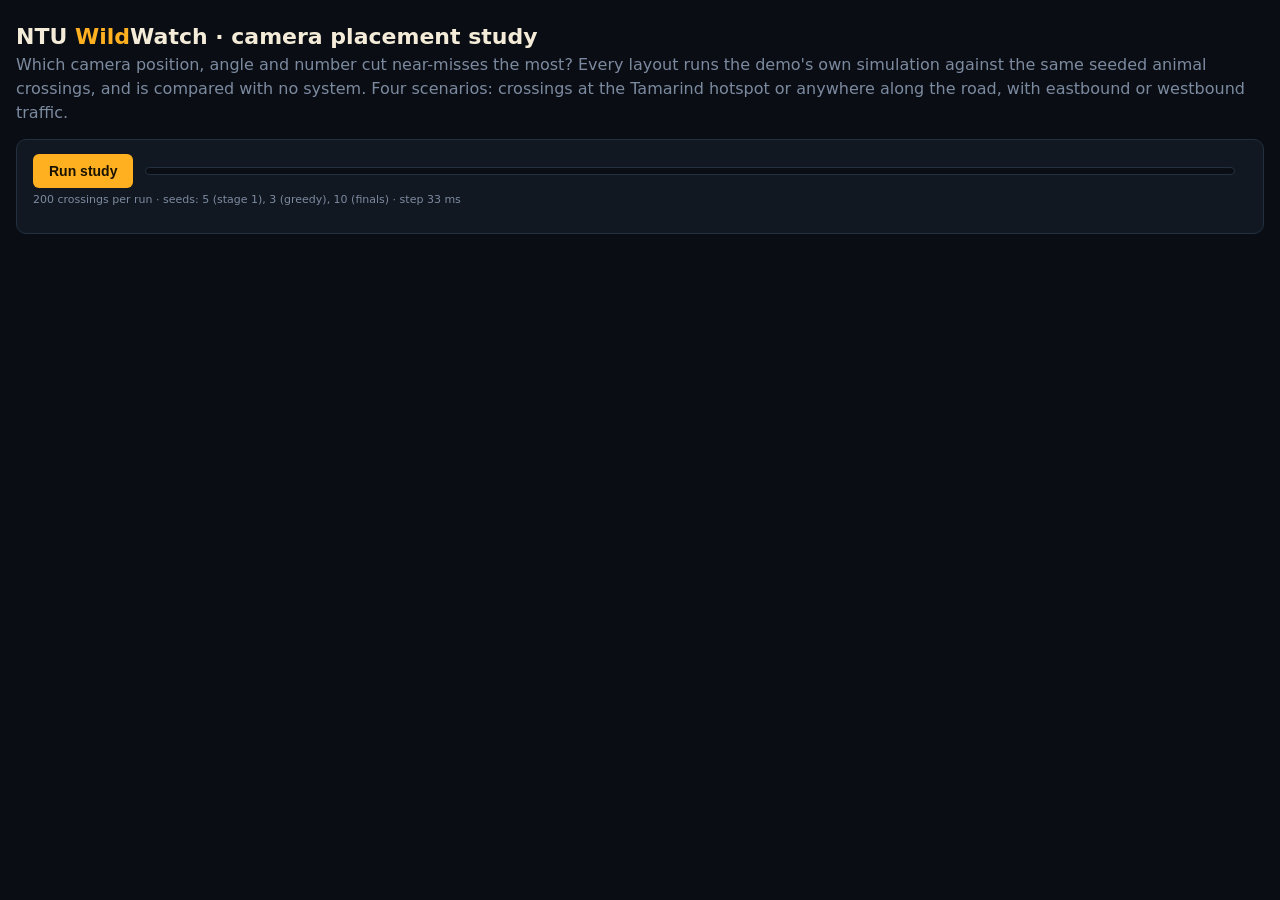
==== research/index.html @ 8401ea77 "Camera placement study (research/) Adds research/index.html: runs the sim modules headlessly for ~3," ====
<!DOCTYPE html>
<html lang="en">
<head>
  <meta charset="UTF-8" />
  <meta name="viewport" content="width=device-width, initial-scale=1.0" />
  <title>Camera Placement Study</title>
  <link rel="icon" href="data:image/svg+xml,%3Csvg xmlns='http://www.w3.org/2000/svg' viewBox='0 0 32 32'%3E%3Crect width='32' height='32' rx='6' fill='%230a0e14'/%3E%3Ccircle cx='16' cy='16' r='7' fill='%23ffb020'/%3E%3C/svg%3E" />
  <style>
    :root { --bg: #0a0e14; --panel: #121821; --border: #223042; --text: #cfd8e3; --muted: #7c8aa0; --amber: #ffb020; --ok: #46d17f; }
    * { box-sizing: border-box; }
    body { margin: 0; background: var(--bg); color: var(--text); font-family: system-ui, -apple-system, "Segoe UI", Roboto, sans-serif; }
    main { max-width: 1400px; margin: 0 auto; padding: 24px 16px 60px; }
    h1 { margin: 0 0 4px; font-size: 22px; color: #f4ecd8; }
    h1 span { color: var(--amber); }
    h2 { margin: 30px 0 4px; font-size: 16px; }
    p { margin: 4px 0 10px; line-height: 1.5; }
    .muted { color: var(--muted); }
    .small { font-size: 11px; }
    .panel { background: var(--panel); border: 1px solid var(--border); border-radius: 10px; padding: 14px 16px; margin-top: 14px; }
    button { background: var(--amber); color: #1a1200; border: 0; border-radius: 6px; padding: 9px 16px; font-weight: 700; font-size: 14px; cursor: pointer; }
    button:disabled { opacity: 0.5; cursor: wait; }
    button.ghost { background: transparent; color: var(--text); border: 1px solid var(--border); font-weight: 500; }
    .row { display: flex; align-items: center; gap: 12px; flex-wrap: wrap; }
    #progress { flex: 1 1 260px; height: 8px; background: var(--bg); border: 1px solid var(--border); border-radius: 5px; overflow: hidden; }
    #progress span { display: block; height: 100%; width: 0; background: var(--amber); }
    .tbox { overflow-x: auto; border: 1px solid var(--border); border-radius: 8px; margin-top: 8px; }
    table { border-collapse: collapse; width: 100%; font-size: 12px; font-variant-numeric: tabular-nums; }
    th { position: sticky; top: 0; background: var(--panel); text-align: left; font-size: 11px; color: var(--muted); padding: 7px 9px; border-bottom: 1px solid var(--border); white-space: nowrap; }
    table.sortable th { cursor: pointer; }
    td { padding: 6px 9px; border-bottom: 1px solid rgba(34,48,66,0.6); white-space: nowrap; }
    td.strong { color: var(--ok); font-weight: 700; }
    .layouts { display: grid; grid-template-columns: repeat(auto-fit, minmax(300px, 1fr)); gap: 12px; margin-top: 8px; }
    .lcard { background: var(--panel); border: 1px solid var(--border); border-radius: 10px; padding: 10px; font-size: 13px; display: flex; flex-direction: column; gap: 6px; }
    .lcard canvas { width: 100%; border-radius: 6px; }
    .bar { height: 7px; background: var(--bg); border-radius: 4px; overflow: hidden; }
    .bar span { display: block; height: 100%; background: var(--ok); }
  </style>
</head>
<body>
  <main>
    <h1>NTU <span>Wild</span>Watch · camera placement study</h1>
    <p class="muted">Which camera position, angle and number cut near-misses the most? Every layout runs the demo's own
      simulation against the same seeded animal crossings, and is compared with no system. Four scenarios: crossings at the
      Tamarind hotspot or anywhere along the road, with eastbound or westbound traffic.</p>
    <div class="panel">
      <div class="row">
        <button id="run" type="button">Run study</button>
        <div id="progress"><span></span></div>
        <span id="progress-label" class="muted small"></span>
        <button id="csv" class="ghost" type="button" hidden>Download CSV</button>
      </div>
      <p class="muted small" id="settings"></p>
      <p id="status" class="small"></p>
    </div>
    <div id="results"></div>
  </main>

  <!-- The demo's own simulation modules (classic scripts, file:// safe) -->
  <script src="../js/config.js"></script>
  <script src="../js/geometry.js"></script>
  <script src="../js/stats.js"></script>
  <script src="../js/animals.js"></script>
  <script src="../js/car.js"></script>
  <script src="../js/detection.js"></script>
  <script src="study.js"></script>
</body>
</html>
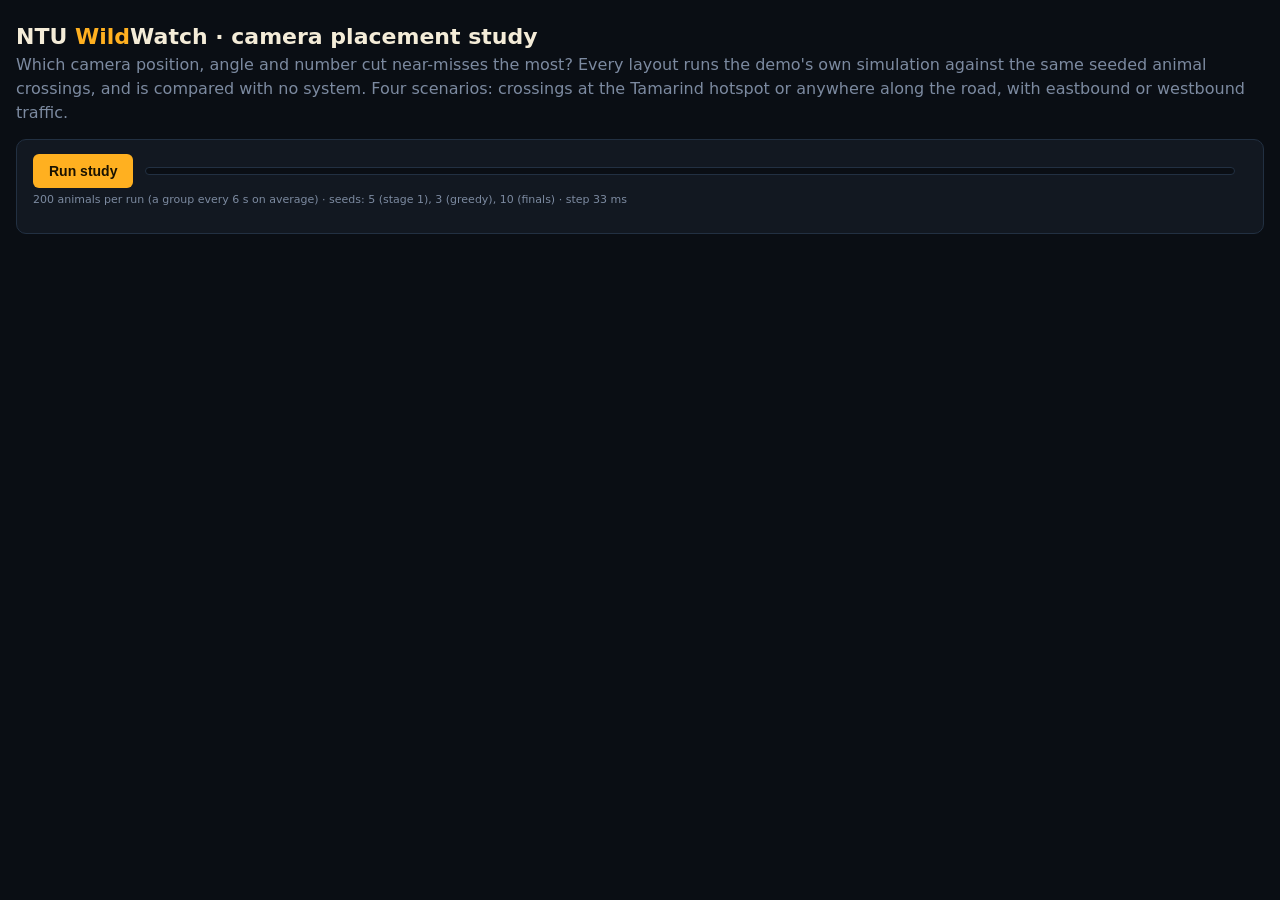
==== commit a05b2b73: "Realistic animal arrivals and roadside behaviour - js/spawner.js (new): animals arrive in groups as " ====
--- a/research/index.html
+++ b/research/index.html
@@ -60,6 +60,7 @@
   <script src="../js/geometry.js"></script>
   <script src="../js/stats.js"></script>
   <script src="../js/animals.js"></script>
+  <script src="../js/spawner.js"></script>
   <script src="../js/car.js"></script>
   <script src="../js/detection.js"></script>
   <script src="study.js"></script>
